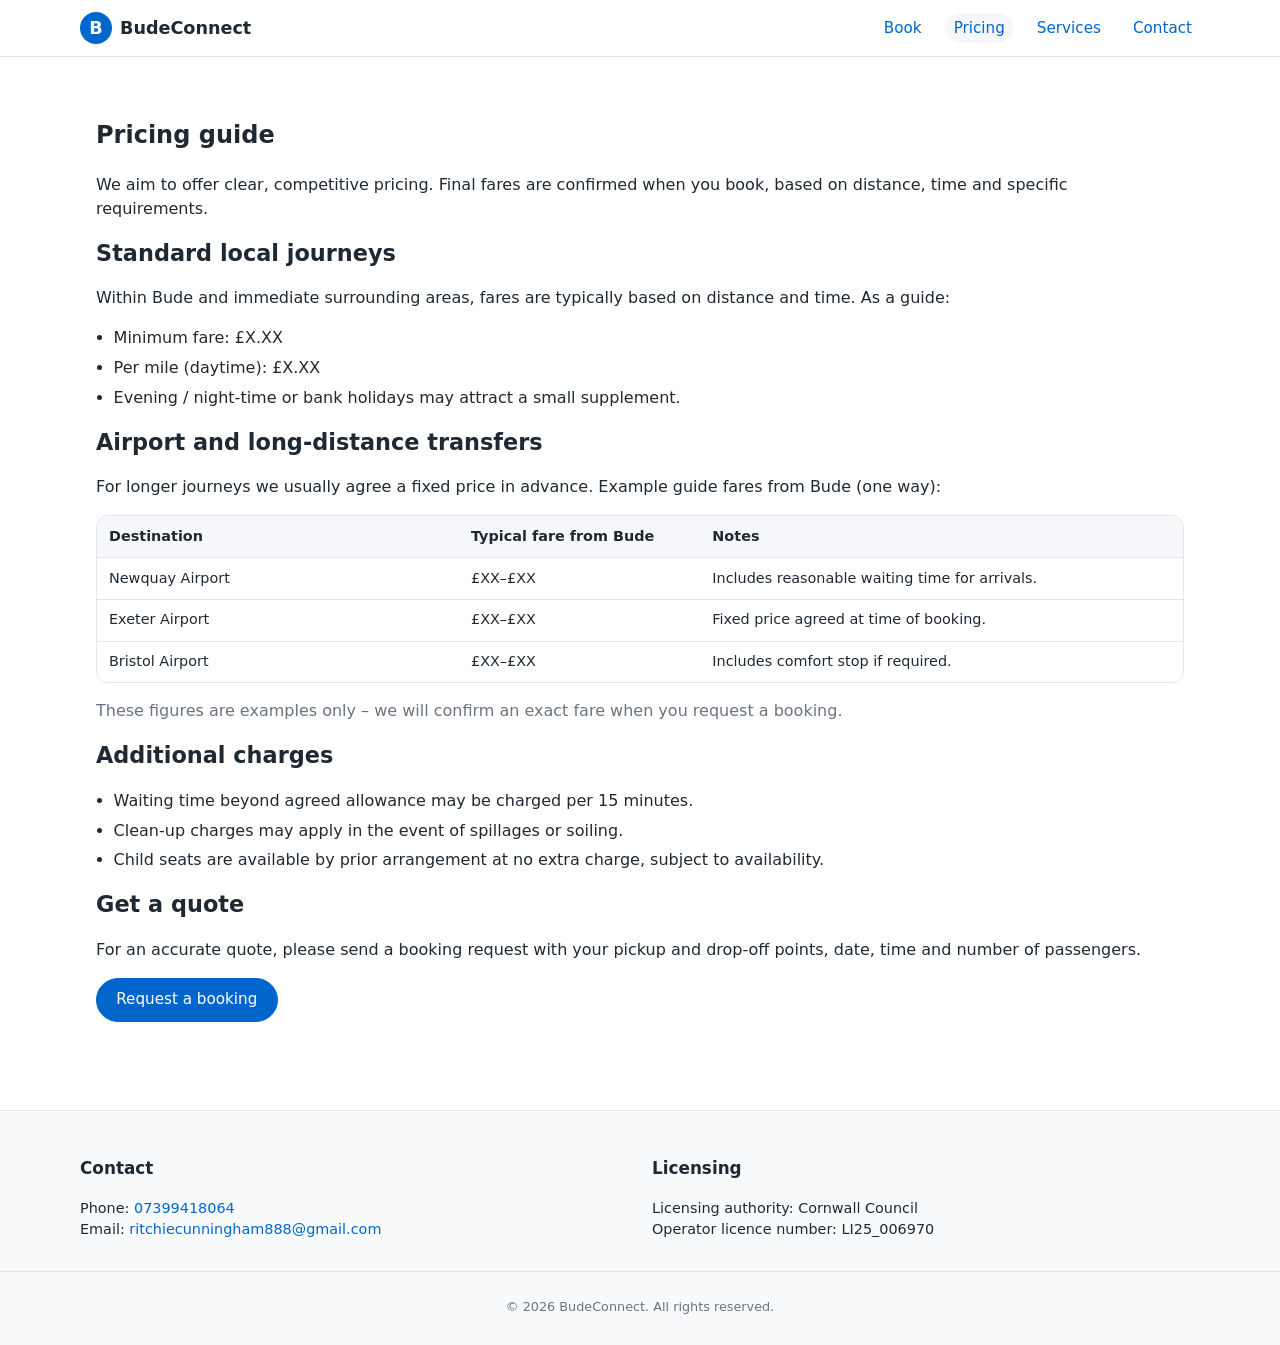
==== pricing.html @ 17c4858b "Initial Website" ====
<!DOCTYPE html>
<html lang="en">
<head>
  <meta charset="UTF-8">
  <title>Pricing | BudeConnect</title>
  <meta name="viewport" content="width=device-width, initial-scale=1">
  <meta name="description" content="Guide pricing for BudeConnect private hire and airport transfers from Bude and North Cornwall.">
  <link rel="stylesheet" href="assets/styles.css">
</head>
<body>
  <header class="site-header">
    <div class="container header-inner">
      <div class="logo">
        <span class="logo-mark">B</span>
        <span class="logo-text">BudeConnect</span>
      </div>
      <nav class="nav">
        <a href="index.html#booking">Book</a>
        <a href="pricing.html" class="active">Pricing</a>
        <a href="index.html#services">Services</a>
        <a href="index.html#contact">Contact</a>
      </nav>
    </div>
  </header>

  <main>
    <section class="section">
      <div class="container">
        <h1>Pricing guide</h1>
        <p>
          We aim to offer clear, competitive pricing. Final fares are confirmed when you book, based on distance, time and specific requirements.
        </p>

        <h2>Standard local journeys</h2>
        <p>
          Within Bude and immediate surrounding areas, fares are typically based on distance and time. As a guide:
        </p>
        <ul class="list">
          <li>Minimum fare: £X.XX</li>
          <li>Per mile (daytime): £X.XX</li>
          <li>Evening / night-time or bank holidays may attract a small supplement.</li>
        </ul>

        <h2>Airport and long-distance transfers</h2>
        <p>
          For longer journeys we usually agree a fixed price in advance. Example guide fares from Bude (one way): 
        </p>

        <div class="table">
          <div class="table-row table-header">
            <div>Destination</div>
            <div>Typical fare from Bude</div>
            <div>Notes</div>
          </div>
          <div class="table-row">
            <div>Newquay Airport</div>
            <div>£XX–£XX</div>
            <div>Includes reasonable waiting time for arrivals.</div>
          </div>
          <div class="table-row">
            <div>Exeter Airport</div>
            <div>£XX–£XX</div>
            <div>Fixed price agreed at time of booking.</div>
          </div>
          <div class="table-row">
            <div>Bristol Airport</div>
            <div>£XX–£XX</div>
            <div>Includes comfort stop if required.</div>
          </div>
        </div>

        <p class="muted">
          These figures are examples only – we will confirm an exact fare when you request a booking.
        </p>

        <h2>Additional charges</h2>
        <ul class="list">
          <li>Waiting time beyond agreed allowance may be charged per 15 minutes.</li>
          <li>Clean-up charges may apply in the event of spillages or soiling.</li>
          <li>Child seats are available by prior arrangement at no extra charge, subject to availability.</li>
        </ul>

        <h2>Get a quote</h2>
        <p>
          For an accurate quote, please send a booking request with your pickup and drop-off points, date, time and number of passengers.
        </p>
        <p>
          <a class="btn primary" href="index.html#booking">Request a booking</a>
        </p>
      </div>
    </section>
  </main>

  <footer class="site-footer">
    <div class="container footer-inner">
      <div>
        <h3>Contact</h3>
        <p>
          Phone: <a href="tel:07 39941 8064">07399418064</a><br>
          Email: <a href="mailto:ritchiecunningham888@gmail.com">ritchiecunningham888@gmail.com</a>
        </p>
      </div>
      <div>
        <h3>Licensing</h3>
        <p>
          Licensing authority: Cornwall Council<br>
          Operator licence number: LI25_006970
        </p>
      </div>
    </div>
    <div class="footer-bottom">
      <p>&copy; <span id="year"></span> BudeConnect. All rights reserved.</p>
    </div>
    <script>
      document.getElementById('year').textContent = new Date().getFullYear();
    </script>
  </footer>
</body>
</html>
---- assets/styles.css ----
:root {
  --brand: #0066cc;
  --brand-dark: #004a94;
  --accent: #f4b000;
  --bg: #f5f7fa;
  --text: #1f2933;
  --muted: #6b7280;
  --card-bg: #ffffff;
  --border: #e5e7eb;
}

*,
*::before,
*::after {
  box-sizing: border-box;
}

body {
  margin: 0;
  font-family: system-ui, -apple-system, BlinkMacSystemFont, "Segoe UI", sans-serif;
  color: var(--text);
  background: #ffffff;
  line-height: 1.5;
}

a {
  color: var(--brand);
  text-decoration: none;
}

a:hover {
  text-decoration: underline;
}

img {
  max-width: 100%;
  height: auto;
}

/* Layout */
.container {
  width: 100%;
  max-width: 1120px;
  margin: 0 auto;
  padding: 0 1rem;
}

/* Header */
.site-header {
  border-bottom: 1px solid var(--border);
  background: #ffffffcc;
  backdrop-filter: blur(8px);
  position: sticky;
  top: 0;
  z-index: 10;
}

.header-inner {
  display: flex;
  align-items: center;
  justify-content: space-between;
  padding: 0.75rem 0;
}

.logo {
  display: flex;
  align-items: center;
  gap: 0.5rem;
  font-weight: 600;
  font-size: 1.1rem;
}

.logo-mark {
  background: var(--brand);
  color: #ffffff;
  width: 32px;
  height: 32px;
  display: inline-flex;
  align-items: center;
  justify-content: center;
  border-radius: 999px;
}

.nav {
  display: flex;
  gap: 1rem;
  align-items: center;
  font-size: 0.95rem;
}

.nav a {
  padding: 0.25rem 0.5rem;
  border-radius: 999px;
}

.nav a.active,
.nav a:hover {
  background: var(--bg);
}

/* Hero */
.hero {
  background: linear-gradient(135deg, #eff6ff, #ffffff);
  padding: 3rem 0 2rem;
}

.hero-inner {
  display: grid;
  grid-template-columns: minmax(0, 1.2fr) minmax(0, 1fr);
  gap: 2rem;
  align-items: flex-start;
}

.hero h1 {
  font-size: 2rem;
  margin: 0 0 0.75rem;
}

.hero p {
  margin: 0.25rem 0;
}

.hero-actions {
  margin: 1.25rem 0 0.75rem;
  display: flex;
  flex-wrap: wrap;
  gap: 0.75rem;
}

.hero-meta {
  font-size: 0.9rem;
  color: var(--muted);
}

/* Buttons */
.btn {
  display: inline-flex;
  align-items: center;
  justify-content: center;
  padding: 0.6rem 1.2rem;
  border-radius: 999px;
  border: 1px solid transparent;
  font-size: 0.95rem;
  font-weight: 500;
  cursor: pointer;
}

.btn.primary {
  background: var(--brand);
  color: #ffffff;
  border-color: var(--brand);
}

.btn.primary:hover {
  background: var(--brand-dark);
  border-color: var(--brand-dark);
}

.btn.secondary {
  background: #ffffff;
  color: var(--brand-dark);
  border-color: var(--border);
}

.btn.secondary:hover {
  background: var(--bg);
}

.btn.full-width {
  width: 100%;
}

/* Booking form */
.hero-panel {
  background: #ffffff;
  border-radius: 0.75rem;
  box-shadow: 0 12px 30px rgba(15, 23, 42, 0.12);
  padding: 1.5rem;
}

.hero-panel h2 {
  margin-top: 0;
  margin-bottom: 0.75rem;
  font-size: 1.1rem;
}

.booking-form {
  display: flex;
  flex-direction: column;
  gap: 0.75rem;
  margin-top: 0.5rem;
}

label {
  display: flex;
  flex-direction: column;
  gap: 0.25rem;
  font-size: 0.9rem;
}

input,
select,
textarea {
  border-radius: 0.5rem;
  border: 1px solid var(--border);
  padding: 0.5rem 0.6rem;
  font: inherit;
}

input:focus,
select:focus,
textarea:focus {
  outline: none;
  border-color: var(--brand);
  box-shadow: 0 0 0 1px rgba(37, 99, 235, 0.15);
}

.form-row {
  display: flex;
  gap: 0.75rem;
}

.form-row > * {
  flex: 1;
}

.form-help {
  font-size: 0.8rem;
  color: var(--muted);
  margin: 0.25rem 0 0;
}

/* Sections */
.section {
  padding: 2.5rem 0;
}

.section.alt {
  background: var(--bg);
}

.section h2 {
  margin-top: 0;
  margin-bottom: 1rem;
  font-size: 1.4rem;
}

/* Grid & cards */
.grid {
  display: grid;
  gap: 1.25rem;
}

.grid.three {
  grid-template-columns: repeat(auto-fit, minmax(220px, 1fr));
}

.card {
  background: var(--card-bg);
  border-radius: 0.75rem;
  padding: 1.25rem;
  border: 1px solid var(--border);
}

.card h3 {
  margin-top: 0;
  margin-bottom: 0.5rem;
  font-size: 1.05rem;
}

.card.quote {
  position: relative;
}

.card.quote::before {
  content: "“";
  position: absolute;
  font-size: 3rem;
  color: var(--bg);
  top: -0.75rem;
  left: 0.5rem;
  z-index: -1;
}

.quote-name {
  display: block;
  margin-top: 0.75rem;
  font-size: 0.9rem;
  color: var(--muted);
}

/* Lists */
.list {
  padding-left: 1.1rem;
}

.list li {
  margin-bottom: 0.35rem;
}

/* Table */
.table {
  width: 100%;
  border-radius: 0.75rem;
  border: 1px solid var(--border);
  overflow: hidden;
  margin: 1rem 0;
}

.table-row {
  display: grid;
  grid-template-columns: 1.2fr 0.8fr 1.6fr;
}

.table-row > div {
  padding: 0.6rem 0.75rem;
  border-bottom: 1px solid var(--border);
  font-size: 0.9rem;
}

.table-header {
  background: var(--bg);
  font-weight: 600;
}

.table-row:last-child > div {
  border-bottom: none;
}

/* CTA */
.section.cta {
  background: #0f172a;
  color: #e5e7eb;
}

.cta-inner {
  display: flex;
  align-items: center;
  justify-content: space-between;
  gap: 1.25rem;
}

.cta-actions {
  display: flex;
  gap: 0.75rem;
  flex-wrap: wrap;
}

.section.cta .btn.secondary {
  background: transparent;
  color: #e5e7eb;
  border-color: rgba(148, 163, 184, 0.7);
}

.section.cta .btn.secondary:hover {
  background: rgba(15, 23, 42, 0.6);
}

/* Footer */
.site-footer {
  border-top: 1px solid var(--border);
  background: #f9fafb;
  margin-top: 2rem;
}

.footer-inner {
  display: grid;
  grid-template-columns: repeat(auto-fit, minmax(220px, 1fr));
  gap: 1.5rem;
  padding: 1.75rem 0 1rem;
  font-size: 0.9rem;
}

.footer-bottom {
  border-top: 1px solid var(--border);
  text-align: center;
  padding: 0.75rem 1rem 1rem;
  font-size: 0.8rem;
  color: var(--muted);
}

.muted {
  color: var(--muted);
}

/* Responsive */
@media (max-width: 800px) {
  .hero-inner {
    grid-template-columns: 1fr;
  }

  .hero {
    padding-top: 1.5rem;
  }

  .header-inner {
    flex-direction: column;
    align-items: flex-start;
    gap: 0.5rem;
  }

  .cta-inner {
    flex-direction: column;
    align-items: flex-start;
  }

  .nav {
    flex-wrap: wrap;
  }

  .form-row {
    flex-direction: column;
  }

  .table-row {
    grid-template-columns: 1.1fr 0.9fr 1.5fr;
  }
}
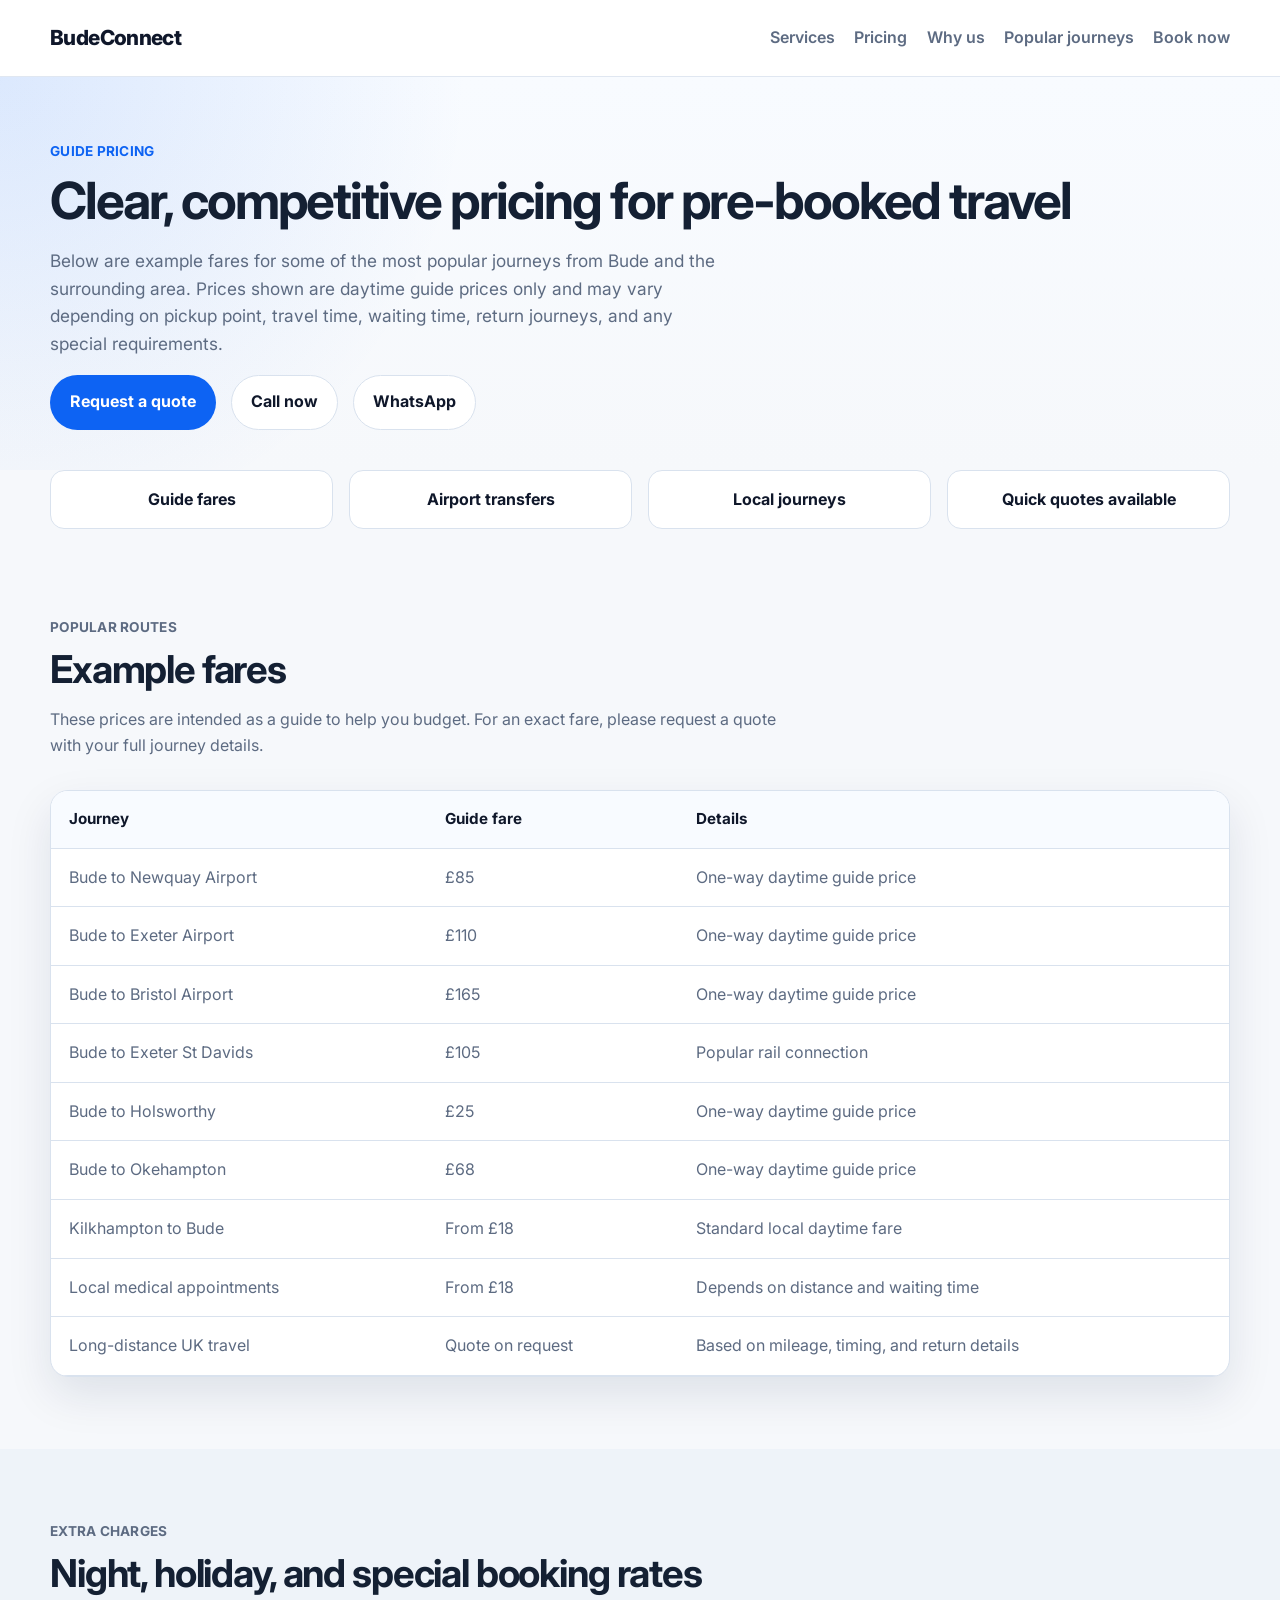
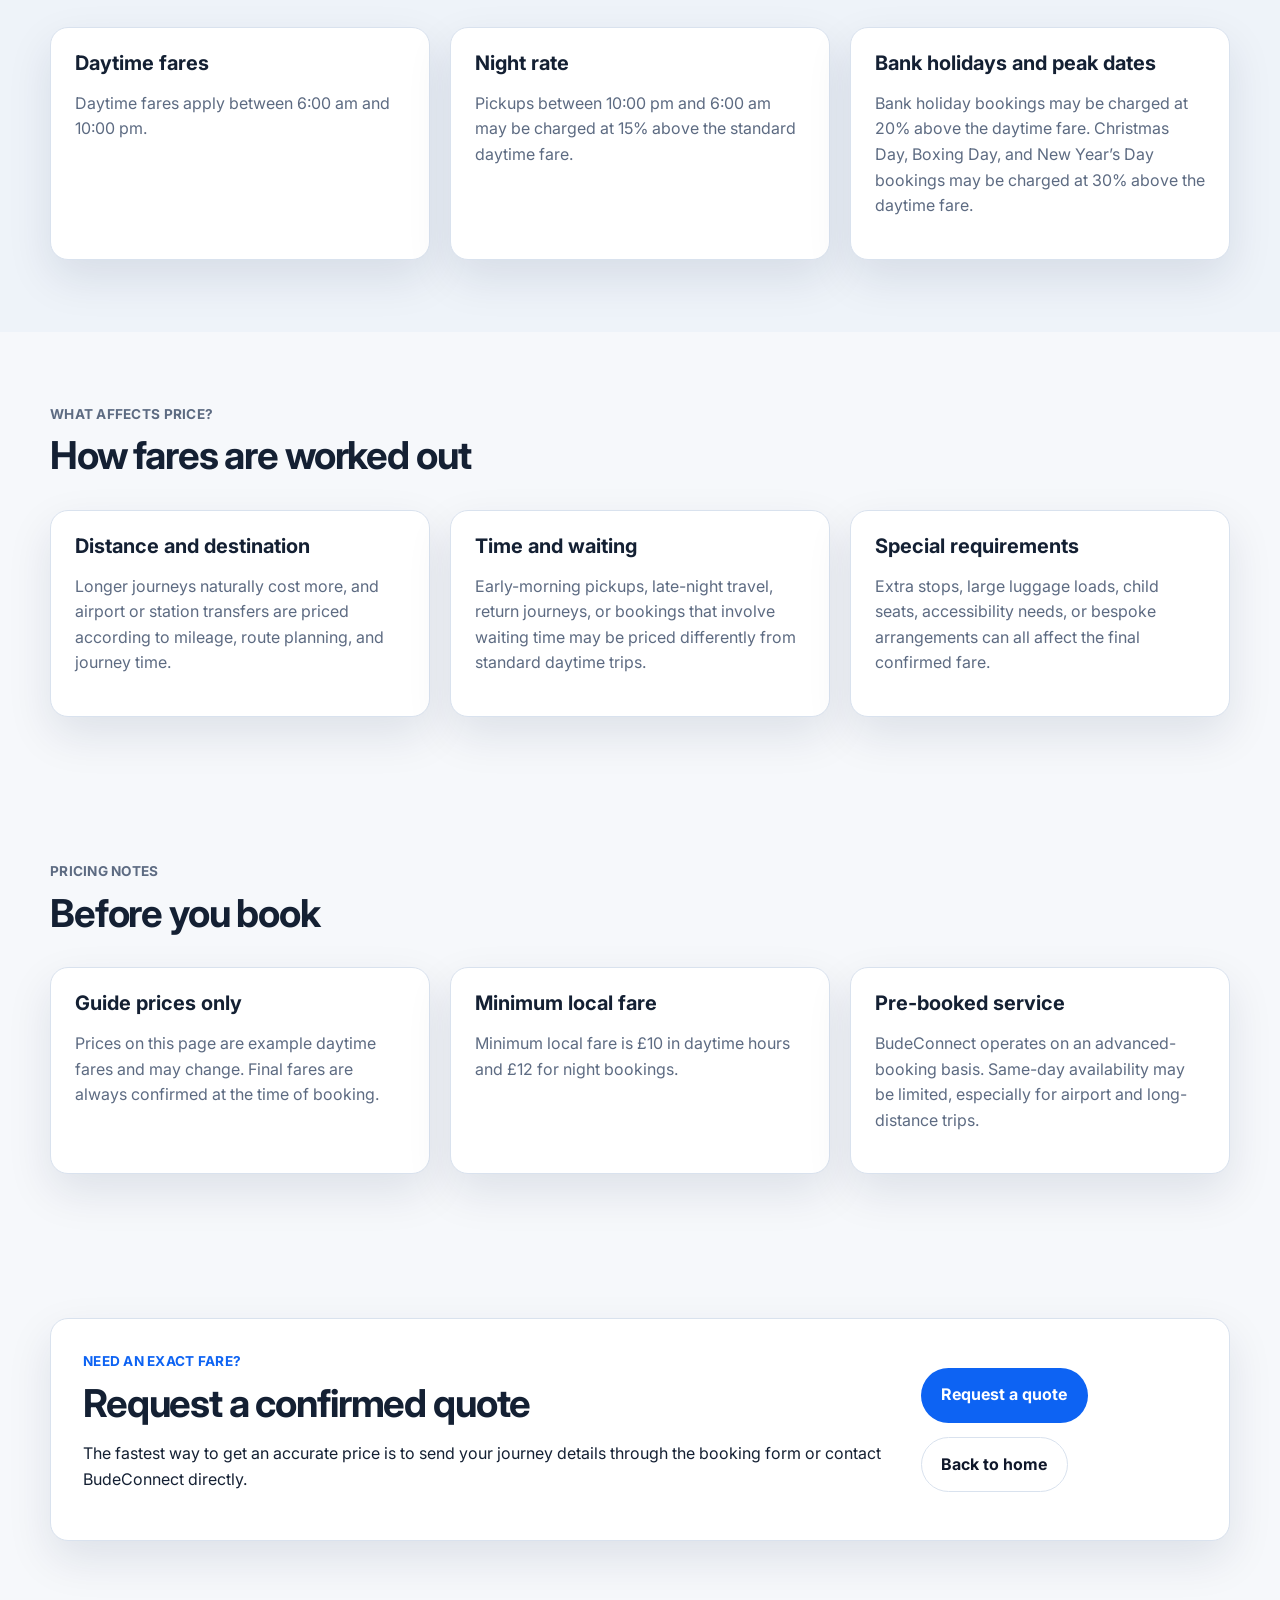
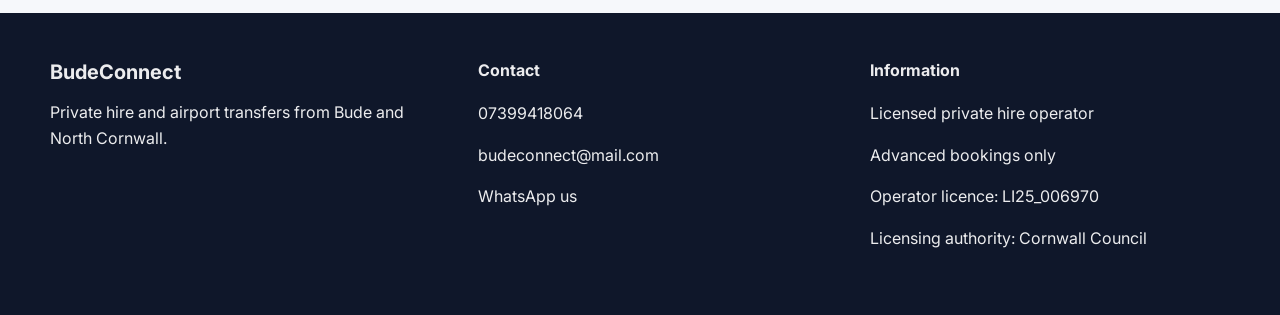
==== commit e6ac2ba2: "Add files via upload" ====
--- a/pricing.html
+++ b/pricing.html
@@ -1,119 +1,263 @@
 <!DOCTYPE html>
 <html lang="en">
 <head>
-  <meta charset="UTF-8">
-  <title>Pricing | BudeConnect</title>
-  <meta name="viewport" content="width=device-width, initial-scale=1">
-  <meta name="description" content="Guide pricing for BudeConnect private hire and airport transfers from Bude and North Cornwall.">
-  <link rel="stylesheet" href="assets/styles.css">
+  <meta charset="UTF-8" />
+  <meta name="viewport" content="width=device-width, initial-scale=1.0" />
+  <title>BudeConnect | Pricing</title>
+  <meta name="description" content="Guide prices for private hire and airport transfers from Bude and North Cornwall. Request a quote for a confirmed fare and availability." />
+  <link rel="preconnect" href="https://fonts.googleapis.com">
+  <link rel="preconnect" href="https://fonts.gstatic.com" crossorigin>
+  <link href="https://fonts.googleapis.com/css2?family=Inter:wght@400;500;600;700;800&display=swap" rel="stylesheet">
+  <link rel="stylesheet" href="assets/styles.css" />
 </head>
 <body>
   <header class="site-header">
-    <div class="container header-inner">
-      <div class="logo">
-        <span class="logo-mark">B</span>
-        <span class="logo-text">BudeConnect</span>
-      </div>
-      <nav class="nav">
-        <a href="index.html#booking">Book</a>
-        <a href="pricing.html" class="active">Pricing</a>
+    <div class="container nav">
+      <a href="index.html" class="logo">BudeConnect</a>
+      <nav>
         <a href="index.html#services">Services</a>
-        <a href="index.html#contact">Contact</a>
+        <a href="pricing.html">Pricing</a>
+        <a href="index.html#why-us">Why us</a>
+        <a href="index.html#journeys">Popular journeys</a>
+        <a href="index.html#booking">Book now</a>
       </nav>
     </div>
   </header>
 
   <main>
+    <section class="hero hero-small">
+      <div class="container">
+        <p class="eyebrow">Guide pricing</p>
+        <h1>Clear, competitive pricing for pre-booked travel</h1>
+        <p class="hero-text">
+          Below are example fares for some of the most popular journeys from Bude and the surrounding area.
+          Prices shown are daytime guide prices only and may vary depending on pickup point, travel time, waiting time, return journeys, and any special requirements.
+        </p>
+
+        <div class="hero-actions">
+          <a class="btn btn-primary" href="index.html#booking">Request a quote</a>
+          <a class="btn btn-secondary" href="tel:07399418064">Call now</a>
+          <a class="btn btn-secondary" href="https://wa.me/447399418064">WhatsApp</a>
+        </div>
+      </div>
+    </section>
+
+    <section class="trust-strip">
+      <div class="container trust-items">
+        <div>Guide fares</div>
+        <div>Airport transfers</div>
+        <div>Local journeys</div>
+        <div>Quick quotes available</div>
+      </div>
+    </section>
+
     <section class="section">
       <div class="container">
-        <h1>Pricing guide</h1>
-        <p>
-          We aim to offer clear, competitive pricing. Final fares are confirmed when you book, based on distance, time and specific requirements.
-        </p>
-
-        <h2>Standard local journeys</h2>
-        <p>
-          Within Bude and immediate surrounding areas, fares are typically based on distance and time. As a guide:
-        </p>
-        <ul class="list">
-          <li>Minimum fare: £X.XX</li>
-          <li>Per mile (daytime): £X.XX</li>
-          <li>Evening / night-time or bank holidays may attract a small supplement.</li>
-        </ul>
-
-        <h2>Airport and long-distance transfers</h2>
-        <p>
-          For longer journeys we usually agree a fixed price in advance. Example guide fares from Bude (one way): 
-        </p>
-
-        <div class="table">
-          <div class="table-row table-header">
-            <div>Destination</div>
-            <div>Typical fare from Bude</div>
-            <div>Notes</div>
-          </div>
-          <div class="table-row">
-            <div>Newquay Airport</div>
-            <div>£XX–£XX</div>
-            <div>Includes reasonable waiting time for arrivals.</div>
-          </div>
-          <div class="table-row">
-            <div>Exeter Airport</div>
-            <div>£XX–£XX</div>
-            <div>Fixed price agreed at time of booking.</div>
-          </div>
-          <div class="table-row">
-            <div>Bristol Airport</div>
-            <div>£XX–£XX</div>
-            <div>Includes comfort stop if required.</div>
-          </div>
-        </div>
-
-        <p class="muted">
-          These figures are examples only – we will confirm an exact fare when you request a booking.
-        </p>
-
-        <h2>Additional charges</h2>
-        <ul class="list">
-          <li>Waiting time beyond agreed allowance may be charged per 15 minutes.</li>
-          <li>Clean-up charges may apply in the event of spillages or soiling.</li>
-          <li>Child seats are available by prior arrangement at no extra charge, subject to availability.</li>
-        </ul>
-
-        <h2>Get a quote</h2>
-        <p>
-          For an accurate quote, please send a booking request with your pickup and drop-off points, date, time and number of passengers.
-        </p>
-        <p>
-          <a class="btn primary" href="index.html#booking">Request a booking</a>
-        </p>
+        <div class="section-heading">
+          <p class="eyebrow">Popular routes</p>
+          <h2>Example fares</h2>
+          <p>
+            These prices are intended as a guide to help you budget. For an exact fare, please request a quote with your full journey details.
+          </p>
+        </div>
+
+        <div class="pricing-table-wrap">
+          <table class="pricing-table">
+            <thead>
+              <tr>
+                <th>Journey</th>
+                <th>Guide fare</th>
+                <th>Details</th>
+              </tr>
+            </thead>
+            <tbody>
+              <tr>
+                <td>Bude to Newquay Airport</td>
+                <td>£85</td>
+                <td>One-way daytime guide price</td>
+              </tr>
+              <tr>
+                <td>Bude to Exeter Airport</td>
+                <td>£110</td>
+                <td>One-way daytime guide price</td>
+              </tr>
+              <tr>
+                <td>Bude to Bristol Airport</td>
+                <td>£165</td>
+                <td>One-way daytime guide price</td>
+              </tr>
+              <tr>
+                <td>Bude to Exeter St Davids</td>
+                <td>£105</td>
+                <td>Popular rail connection</td>
+              </tr>
+              <tr>
+                <td>Bude to Holsworthy</td>
+                <td>£25</td>
+                <td>One-way daytime guide price</td>
+              </tr>
+              <tr>
+                <td>Bude to Okehampton</td>
+                <td>£68</td>
+                <td>One-way daytime guide price</td>
+              </tr>
+              <tr>
+                <td>Kilkhampton to Bude</td>
+                <td>From £18</td>
+                <td>Standard local daytime fare</td>
+              </tr>
+              <tr>
+                <td>Local medical appointments</td>
+                <td>From £18</td>
+                <td>Depends on distance and waiting time</td>
+              </tr>
+              <tr>
+                <td>Long-distance UK travel</td>
+                <td>Quote on request</td>
+                <td>Based on mileage, timing, and return details</td>
+              </tr>
+            </tbody>
+          </table>
+        </div>
+      </div>
+    </section>
+
+    <section class="section alt">
+      <div class="container">
+        <div class="section-heading">
+          <p class="eyebrow">Extra charges</p>
+          <h2>Night, holiday, and special booking rates</h2>
+        </div>
+
+        <div class="cards">
+          <article class="card">
+            <h3>Daytime fares</h3>
+            <p>
+              Daytime fares apply between 6:00 am and 10:00 pm.
+            </p>
+          </article>
+
+          <article class="card">
+            <h3>Night rate</h3>
+            <p>
+              Pickups between 10:00 pm and 6:00 am may be charged at 15% above the standard daytime fare.
+            </p>
+          </article>
+
+          <article class="card">
+            <h3>Bank holidays and peak dates</h3>
+            <p>
+              Bank holiday bookings may be charged at 20% above the daytime fare. Christmas Day, Boxing Day, and New Year’s Day bookings may be charged at 30% above the daytime fare.
+            </p>
+          </article>
+        </div>
+      </div>
+    </section>
+
+    <section class="section">
+      <div class="container">
+        <div class="section-heading">
+          <p class="eyebrow">What affects price?</p>
+          <h2>How fares are worked out</h2>
+        </div>
+
+        <div class="cards">
+          <article class="card">
+            <h3>Distance and destination</h3>
+            <p>
+              Longer journeys naturally cost more, and airport or station transfers are priced according to mileage, route planning, and journey time.
+            </p>
+          </article>
+
+          <article class="card">
+            <h3>Time and waiting</h3>
+            <p>
+              Early-morning pickups, late-night travel, return journeys, or bookings that involve waiting time may be priced differently from standard daytime trips.
+            </p>
+          </article>
+
+          <article class="card">
+            <h3>Special requirements</h3>
+            <p>
+              Extra stops, large luggage loads, child seats, accessibility needs, or bespoke arrangements can all affect the final confirmed fare.
+            </p>
+          </article>
+        </div>
+      </div>
+    </section>
+
+    <section class="section">
+      <div class="container">
+        <div class="section-heading">
+          <p class="eyebrow">Pricing notes</p>
+          <h2>Before you book</h2>
+        </div>
+
+        <div class="cards">
+          <article class="card">
+            <h3>Guide prices only</h3>
+            <p>
+              Prices on this page are example daytime fares and may change. Final fares are always confirmed at the time of booking.
+            </p>
+          </article>
+
+          <article class="card">
+            <h3>Minimum local fare</h3>
+            <p>
+              Minimum local fare is £10 in daytime hours and £12 for night bookings.
+            </p>
+          </article>
+
+          <article class="card">
+            <h3>Pre-booked service</h3>
+            <p>
+              BudeConnect operates on an advanced-booking basis. Same-day availability may be limited, especially for airport and long-distance trips.
+            </p>
+          </article>
+        </div>
+      </div>
+    </section>
+
+    <section class="section cta-section">
+      <div class="container cta-box">
+        <div>
+          <p class="eyebrow">Need an exact fare?</p>
+          <h2>Request a confirmed quote</h2>
+          <p>
+            The fastest way to get an accurate price is to send your journey details through the booking form or contact BudeConnect directly.
+          </p>
+        </div>
+
+        <div class="cta-actions">
+          <a class="btn btn-primary" href="index.html#booking">Request a quote</a>
+          <a class="btn btn-secondary" href="index.html">Back to home</a>
+        </div>
       </div>
     </section>
   </main>
 
   <footer class="site-footer">
-    <div class="container footer-inner">
+    <div class="container footer-grid">
       <div>
-        <h3>Contact</h3>
-        <p>
-          Phone: <a href="tel:07 39941 8064">07399418064</a><br>
-          Email: <a href="mailto:ritchiecunningham888@gmail.com">ritchiecunningham888@gmail.com</a>
-        </p>
-      </div>
+        <h3>BudeConnect</h3>
+        <p>Private hire and airport transfers from Bude and North Cornwall.</p>
+      </div>
+
       <div>
-        <h3>Licensing</h3>
-        <p>
-          Licensing authority: Cornwall Council<br>
-          Operator licence number: LI25_006970
-        </p>
+        <h4>Contact</h4>
+        <p><a href="tel:07399418064">07399418064</a></p>
+        <p><a href="mailto:budeconnect@mail.com">budeconnect@mail.com</a></p>
+        <p><a href="https://wa.me/447399418064">WhatsApp us</a></p>
+      </div>
+
+      <div>
+        <h4>Information</h4>
+        <p>Licensed private hire operator</p>
+        <p>Advanced bookings only</p>
+        <p>Operator licence: LI25_006970</p>
+        <p>Licensing authority: Cornwall Council</p>
       </div>
     </div>
-    <div class="footer-bottom">
-      <p>&copy; <span id="year"></span> BudeConnect. All rights reserved.</p>
-    </div>
-    <script>
-      document.getElementById('year').textContent = new Date().getFullYear();
-    </script>
   </footer>
 </body>
 </html>
--- a/assets/styles.css
+++ b/assets/styles.css
@@ -1,418 +1,424 @@
 :root {
-  --brand: #0066cc;
-  --brand-dark: #004a94;
-  --accent: #f4b000;
-  --bg: #f5f7fa;
-  --text: #1f2933;
-  --muted: #6b7280;
-  --card-bg: #ffffff;
-  --border: #e5e7eb;
-}
-
-*,
-*::before,
-*::after {
+  --bg: #f6f8fb;
+  --surface: #ffffff;
+  --surface-alt: #eef3f9;
+  --text: #142033;
+  --muted: #5d6b82;
+  --primary: #0d63f3;
+  --primary-dark: #094fc5;
+  --accent: #0f172a;
+  --border: #d9e2ee;
+  --shadow: 0 18px 45px rgba(12, 30, 66, 0.10);
+  --radius: 18px;
+  --container: 1180px;
+}
+
+* {
   box-sizing: border-box;
+}
+
+html {
+  scroll-behavior: smooth;
 }
 
 body {
   margin: 0;
-  font-family: system-ui, -apple-system, BlinkMacSystemFont, "Segoe UI", sans-serif;
+  font-family: "Inter", sans-serif;
+  background: var(--bg);
   color: var(--text);
-  background: #ffffff;
-  line-height: 1.5;
+  line-height: 1.6;
 }
 
 a {
-  color: var(--brand);
+  color: inherit;
   text-decoration: none;
-}
-
-a:hover {
-  text-decoration: underline;
 }
 
 img {
   max-width: 100%;
-  height: auto;
-}
-
-/* Layout */
+  display: block;
+}
+
 .container {
-  width: 100%;
-  max-width: 1120px;
+  width: min(var(--container), calc(100% - 2rem));
   margin: 0 auto;
-  padding: 0 1rem;
-}
-
-/* Header */
+}
+
 .site-header {
-  border-bottom: 1px solid var(--border);
-  background: #ffffffcc;
-  backdrop-filter: blur(8px);
   position: sticky;
   top: 0;
-  z-index: 10;
-}
-
-.header-inner {
+  z-index: 100;
+  background: rgba(255, 255, 255, 0.92);
+  backdrop-filter: blur(12px);
+  border-bottom: 1px solid rgba(217, 226, 238, 0.8);
+}
+
+.nav {
+  min-height: 76px;
   display: flex;
   align-items: center;
   justify-content: space-between;
-  padding: 0.75rem 0;
+  gap: 1rem;
 }
 
 .logo {
+  font-size: 1.3rem;
+  font-weight: 800;
+  letter-spacing: -0.03em;
+  color: var(--accent);
+}
+
+nav {
   display: flex;
+  gap: 1.2rem;
+  flex-wrap: wrap;
+}
+
+nav a {
+  color: var(--muted);
+  font-weight: 600;
+}
+
+nav a:hover {
+  color: var(--primary);
+}
+
+.hero {
+  padding: 5rem 0 3rem;
+  background:
+    radial-gradient(circle at top left, rgba(13, 99, 243, 0.12), transparent 35%),
+    linear-gradient(180deg, #f8fbff 0%, #f6f8fb 100%);
+}
+
+.hero-small {
+  padding: 4rem 0 2.5rem;
+}
+
+.hero-grid {
+  display: grid;
+  grid-template-columns: 1.1fr 0.9fr;
+  gap: 2rem;
   align-items: center;
-  gap: 0.5rem;
+}
+
+.eyebrow {
+  margin: 0 0 0.5rem;
+  color: var(--primary);
+  font-weight: 700;
+  letter-spacing: 0.02em;
+  text-transform: uppercase;
+  font-size: 0.85rem;
+}
+
+h1, h2, h3, h4 {
+  line-height: 1.15;
+  margin-top: 0;
+}
+
+h1 {
+  font-size: clamp(2.3rem, 4vw, 4.2rem);
+  margin-bottom: 1rem;
+  letter-spacing: -0.04em;
+}
+
+h2 {
+  font-size: clamp(1.8rem, 3vw, 2.7rem);
+  margin-bottom: 1rem;
+  letter-spacing: -0.03em;
+}
+
+h3 {
+  font-size: 1.25rem;
+  margin-bottom: 0.65rem;
+}
+
+.hero-text,
+.section-heading p,
+.card p,
+.routes-note,
+.site-footer p,
+blockquote,
+.booking-card p {
+  color: var(--muted);
+}
+
+.hero-text {
+  font-size: 1.08rem;
+  max-width: 62ch;
+}
+
+.hero-note {
+  margin: 1.2rem 0 1.5rem;
   font-weight: 600;
-  font-size: 1.1rem;
-}
-
-.logo-mark {
-  background: var(--brand);
-  color: #ffffff;
-  width: 32px;
-  height: 32px;
-  display: inline-flex;
-  align-items: center;
-  justify-content: center;
-  border-radius: 999px;
-}
-
-.nav {
-  display: flex;
-  gap: 1rem;
-  align-items: center;
-  font-size: 0.95rem;
-}
-
-.nav a {
-  padding: 0.25rem 0.5rem;
-  border-radius: 999px;
-}
-
-.nav a.active,
-.nav a:hover {
-  background: var(--bg);
-}
-
-/* Hero */
-.hero {
-  background: linear-gradient(135deg, #eff6ff, #ffffff);
-  padding: 3rem 0 2rem;
-}
-
-.hero-inner {
-  display: grid;
-  grid-template-columns: minmax(0, 1.2fr) minmax(0, 1fr);
-  gap: 2rem;
-  align-items: flex-start;
-}
-
-.hero h1 {
-  font-size: 2rem;
-  margin: 0 0 0.75rem;
-}
-
-.hero p {
-  margin: 0.25rem 0;
-}
-
-.hero-actions {
-  margin: 1.25rem 0 0.75rem;
+  color: var(--accent);
+}
+
+.hero-actions,
+.cta-actions {
   display: flex;
   flex-wrap: wrap;
-  gap: 0.75rem;
-}
-
-.hero-meta {
-  font-size: 0.9rem;
-  color: var(--muted);
-}
-
-/* Buttons */
+  gap: 0.9rem;
+}
+
 .btn {
   display: inline-flex;
   align-items: center;
   justify-content: center;
-  padding: 0.6rem 1.2rem;
+  min-height: 48px;
+  padding: 0.85rem 1.2rem;
   border-radius: 999px;
+  font-weight: 700;
+  transition: 0.2s ease;
   border: 1px solid transparent;
+}
+
+.btn-primary {
+  background: var(--primary);
+  color: #fff;
+}
+
+.btn-primary:hover {
+  background: var(--primary-dark);
+  transform: translateY(-1px);
+}
+
+.btn-secondary {
+  background: #fff;
+  color: var(--accent);
+  border-color: var(--border);
+}
+
+.btn-secondary:hover {
+  border-color: var(--primary);
+  color: var(--primary);
+}
+
+.btn-full {
+  width: 100%;
+}
+
+.booking-card,
+.card,
+.route-card,
+.cta-box,
+.testimonials blockquote,
+.pricing-table-wrap {
+  background: var(--surface);
+  border: 1px solid var(--border);
+  border-radius: var(--radius);
+  box-shadow: var(--shadow);
+}
+
+.booking-card {
+  padding: 1.6rem;
+}
+
+.booking-form {
+  display: grid;
+  gap: 1rem;
+  margin-top: 1rem;
+}
+
+.booking-form label {
+  display: grid;
+  gap: 0.45rem;
   font-size: 0.95rem;
-  font-weight: 500;
-  cursor: pointer;
-}
-
-.btn.primary {
-  background: var(--brand);
-  color: #ffffff;
-  border-color: var(--brand);
-}
-
-.btn.primary:hover {
-  background: var(--brand-dark);
-  border-color: var(--brand-dark);
-}
-
-.btn.secondary {
-  background: #ffffff;
-  color: var(--brand-dark);
-  border-color: var(--border);
-}
-
-.btn.secondary:hover {
-  background: var(--bg);
-}
-
-.btn.full-width {
+  font-weight: 600;
+}
+
+.booking-form input,
+.booking-form textarea {
   width: 100%;
-}
-
-/* Booking form */
-.hero-panel {
-  background: #ffffff;
-  border-radius: 0.75rem;
-  box-shadow: 0 12px 30px rgba(15, 23, 42, 0.12);
+  padding: 0.9rem 1rem;
+  border-radius: 12px;
+  border: 1px solid var(--border);
+  font: inherit;
+  background: #fff;
+}
+
+.booking-form input:focus,
+.booking-form textarea:focus {
+  outline: none;
+  border-color: var(--primary);
+  box-shadow: 0 0 0 4px rgba(13, 99, 243, 0.12);
+}
+
+.form-row {
+  display: grid;
+  grid-template-columns: 1fr 1fr;
+  gap: 1rem;
+}
+
+.trust-strip {
+  padding: 0 0 1rem;
+}
+
+.trust-items {
+  display: grid;
+  grid-template-columns: repeat(4, 1fr);
+  gap: 1rem;
+}
+
+.trust-items div {
+  background: var(--surface);
+  border: 1px solid var(--border);
+  border-radius: 14px;
+  padding: 1rem;
+  text-align: center;
+  font-weight: 700;
+  color: var(--accent);
+}
+
+.section {
+  padding: 4.5rem 0;
+}
+
+.section.alt {
+  background: var(--surface-alt);
+}
+
+.section-heading {
+  max-width: 760px;
+  margin-bottom: 2rem;
+}
+
+.cards {
+  display: grid;
+  grid-template-columns: repeat(3, 1fr);
+  gap: 1.25rem;
+}
+
+.card {
   padding: 1.5rem;
 }
 
-.hero-panel h2 {
-  margin-top: 0;
-  margin-bottom: 0.75rem;
-  font-size: 1.1rem;
-}
-
-.booking-form {
+.route-grid {
+  display: grid;
+  grid-template-columns: repeat(3, 1fr);
+  gap: 1rem;
+}
+
+.route-card {
+  padding: 1.15rem;
+  font-weight: 700;
+  text-align: center;
+}
+
+.routes-note {
+  margin-top: 1rem;
+}
+
+.testimonials {
+  display: grid;
+  grid-template-columns: repeat(3, 1fr);
+  gap: 1.25rem;
+}
+
+.testimonials blockquote {
+  margin: 0;
+  padding: 1.5rem;
+  font-size: 1rem;
+}
+
+.pricing-table-wrap {
+  overflow-x: auto;
+}
+
+.pricing-table {
+  width: 100%;
+  border-collapse: collapse;
+  min-width: 700px;
+}
+
+.pricing-table th,
+.pricing-table td {
+  padding: 1rem 1.1rem;
+  text-align: left;
+  border-bottom: 1px solid var(--border);
+}
+
+.pricing-table th {
+  background: #f8fbff;
+  color: var(--accent);
+  font-size: 0.95rem;
+}
+
+.pricing-table td {
+  color: var(--muted);
+}
+
+.pricing-table tbody tr:hover {
+  background: #fafcff;
+}
+
+.cta-box {
+  padding: 2rem;
   display: flex;
-  flex-direction: column;
-  gap: 0.75rem;
-  margin-top: 0.5rem;
-}
-
-label {
-  display: flex;
-  flex-direction: column;
-  gap: 0.25rem;
-  font-size: 0.9rem;
-}
-
-input,
-select,
-textarea {
-  border-radius: 0.5rem;
-  border: 1px solid var(--border);
-  padding: 0.5rem 0.6rem;
-  font: inherit;
-}
-
-input:focus,
-select:focus,
-textarea:focus {
-  outline: none;
-  border-color: var(--brand);
-  box-shadow: 0 0 0 1px rgba(37, 99, 235, 0.15);
-}
-
-.form-row {
-  display: flex;
-  gap: 0.75rem;
-}
-
-.form-row > * {
-  flex: 1;
-}
-
-.form-help {
-  font-size: 0.8rem;
-  color: var(--muted);
-  margin: 0.25rem 0 0;
-}
-
-/* Sections */
-.section {
-  padding: 2.5rem 0;
-}
-
-.section.alt {
-  background: var(--bg);
-}
-
-.section h2 {
-  margin-top: 0;
-  margin-bottom: 1rem;
-  font-size: 1.4rem;
-}
-
-/* Grid & cards */
-.grid {
-  display: grid;
-  gap: 1.25rem;
-}
-
-.grid.three {
-  grid-template-columns: repeat(auto-fit, minmax(220px, 1fr));
-}
-
-.card {
-  background: var(--card-bg);
-  border-radius: 0.75rem;
-  padding: 1.25rem;
-  border: 1px solid var(--border);
-}
-
-.card h3 {
-  margin-top: 0;
-  margin-bottom: 0.5rem;
-  font-size: 1.05rem;
-}
-
-.card.quote {
-  position: relative;
-}
-
-.card.quote::before {
-  content: "“";
-  position: absolute;
-  font-size: 3rem;
-  color: var(--bg);
-  top: -0.75rem;
-  left: 0.5rem;
-  z-index: -1;
-}
-
-.quote-name {
-  display: block;
-  margin-top: 0.75rem;
-  font-size: 0.9rem;
-  color: var(--muted);
-}
-
-/* Lists */
-.list {
-  padding-left: 1.1rem;
-}
-
-.list li {
-  margin-bottom: 0.35rem;
-}
-
-/* Table */
-.table {
-  width: 100%;
-  border-radius: 0.75rem;
-  border: 1px solid var(--border);
-  overflow: hidden;
-  margin: 1rem 0;
-}
-
-.table-row {
-  display: grid;
-  grid-template-columns: 1.2fr 0.8fr 1.6fr;
-}
-
-.table-row > div {
-  padding: 0.6rem 0.75rem;
-  border-bottom: 1px solid var(--border);
-  font-size: 0.9rem;
-}
-
-.table-header {
-  background: var(--bg);
-  font-weight: 600;
-}
-
-.table-row:last-child > div {
-  border-bottom: none;
-}
-
-/* CTA */
-.section.cta {
+  justify-content: space-between;
+  align-items: center;
+  gap: 1.5rem;
+}
+
+.site-footer {
   background: #0f172a;
-  color: #e5e7eb;
-}
-
-.cta-inner {
-  display: flex;
-  align-items: center;
-  justify-content: space-between;
-  gap: 1.25rem;
-}
-
-.cta-actions {
-  display: flex;
-  gap: 0.75rem;
-  flex-wrap: wrap;
-}
-
-.section.cta .btn.secondary {
-  background: transparent;
-  color: #e5e7eb;
-  border-color: rgba(148, 163, 184, 0.7);
-}
-
-.section.cta .btn.secondary:hover {
-  background: rgba(15, 23, 42, 0.6);
-}
-
-/* Footer */
-.site-footer {
-  border-top: 1px solid var(--border);
-  background: #f9fafb;
-  margin-top: 2rem;
-}
-
-.footer-inner {
-  display: grid;
-  grid-template-columns: repeat(auto-fit, minmax(220px, 1fr));
-  gap: 1.5rem;
-  padding: 1.75rem 0 1rem;
-  font-size: 0.9rem;
-}
-
-.footer-bottom {
-  border-top: 1px solid var(--border);
-  text-align: center;
-  padding: 0.75rem 1rem 1rem;
-  font-size: 0.8rem;
-  color: var(--muted);
-}
-
-.muted {
-  color: var(--muted);
-}
-
-/* Responsive */
-@media (max-width: 800px) {
-  .hero-inner {
+  color: rgba(255, 255, 255, 0.92);
+  padding: 3rem 0;
+}
+
+.site-footer p,
+.site-footer a,
+.site-footer h3,
+.site-footer h4 {
+  color: inherit;
+}
+
+.footer-grid {
+  display: grid;
+  grid-template-columns: 1.1fr 1fr 1fr;
+  gap: 2rem;
+}
+
+@media (max-width: 980px) {
+  .hero-grid,
+  .cards,
+  .route-grid,
+  .testimonials,
+  .footer-grid,
+  .trust-items,
+  .cta-box {
     grid-template-columns: 1fr;
   }
 
+  .cta-box {
+    display: grid;
+  }
+}
+
+@media (max-width: 720px) {
+  .nav {
+    padding: 0.8rem 0;
+    align-items: flex-start;
+    flex-direction: column;
+  }
+
   .hero {
-    padding-top: 1.5rem;
-  }
-
-  .header-inner {
+    padding-top: 3.5rem;
+  }
+
+  .form-row {
+    grid-template-columns: 1fr;
+  }
+
+  h1 {
+    font-size: 2.3rem;
+  }
+
+  .hero-actions,
+  .cta-actions {
     flex-direction: column;
-    align-items: flex-start;
-    gap: 0.5rem;
-  }
-
-  .cta-inner {
-    flex-direction: column;
-    align-items: flex-start;
-  }
-
-  .nav {
-    flex-wrap: wrap;
-  }
-
-  .form-row {
-    flex-direction: column;
-  }
-
-  .table-row {
-    grid-template-columns: 1.1fr 0.9fr 1.5fr;
-  }
-}
+  }
+
+  .btn {
+    width: 100%;
+  }
+}
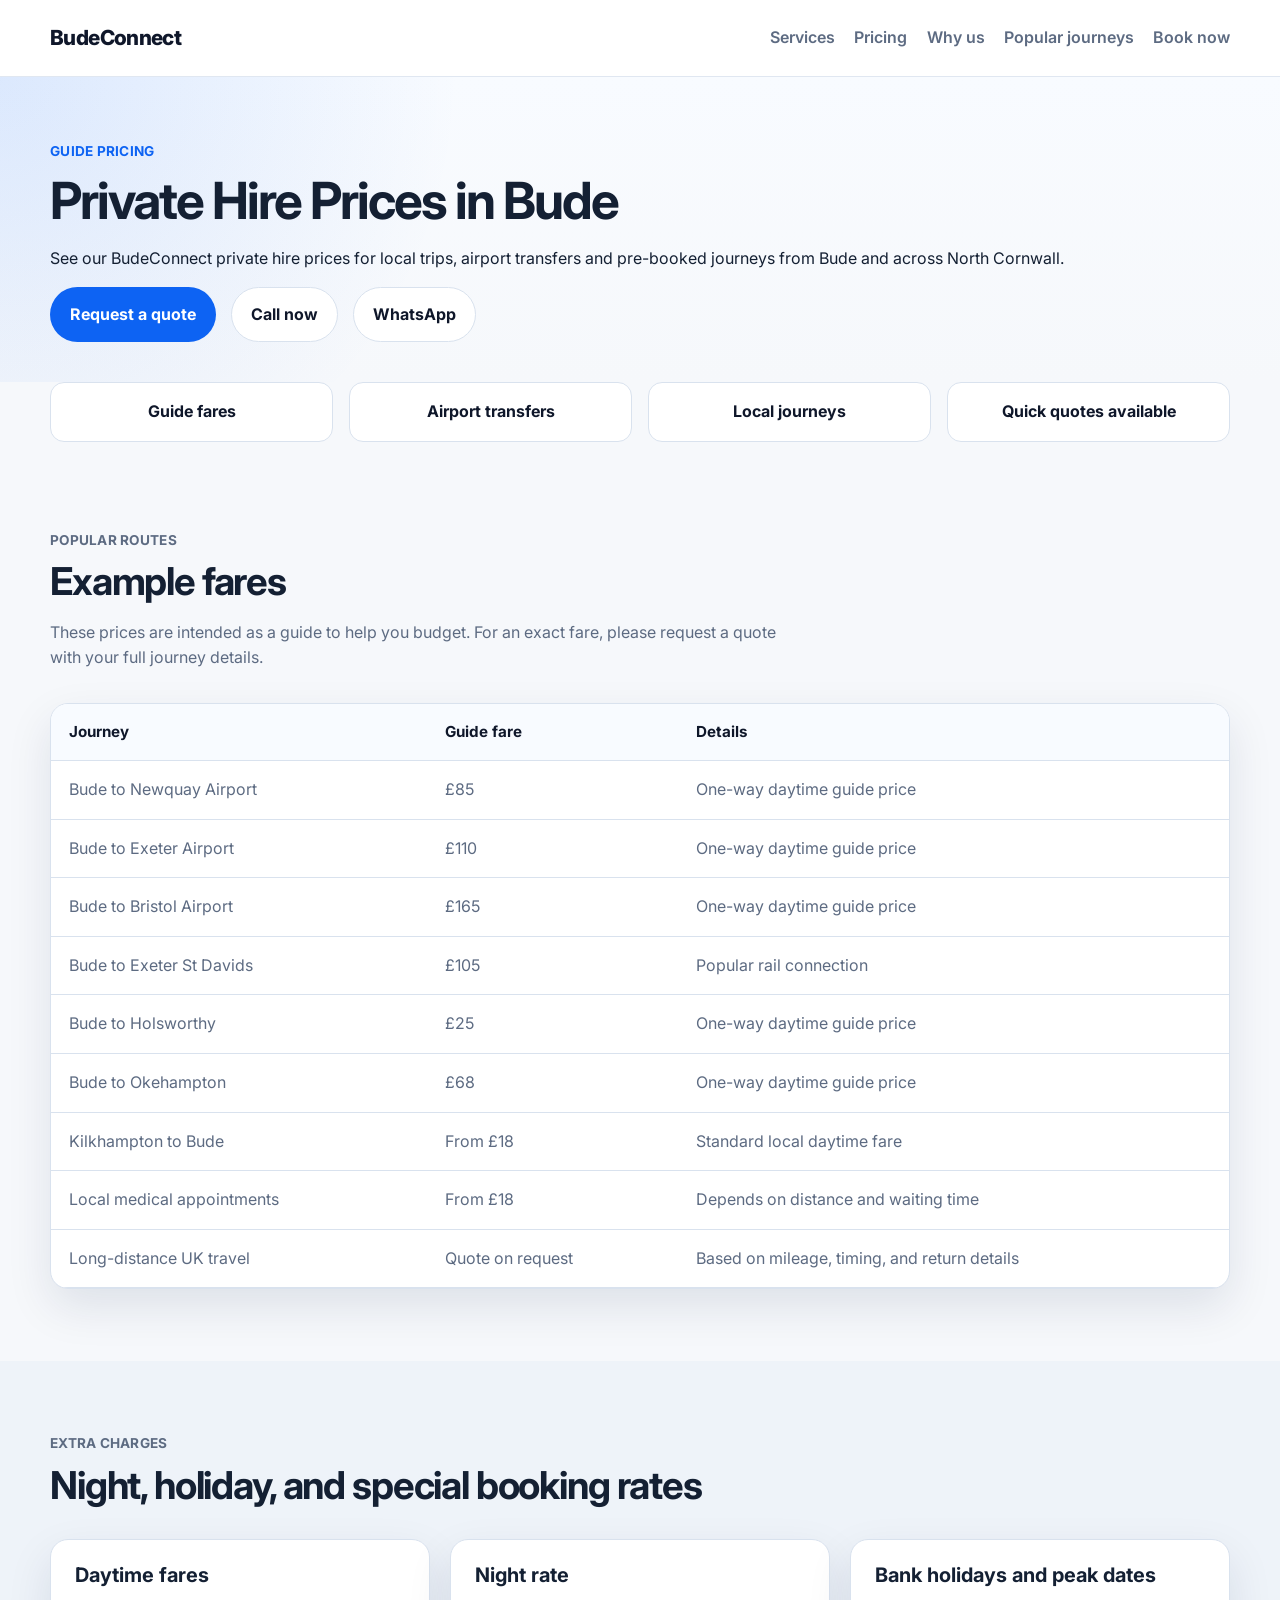
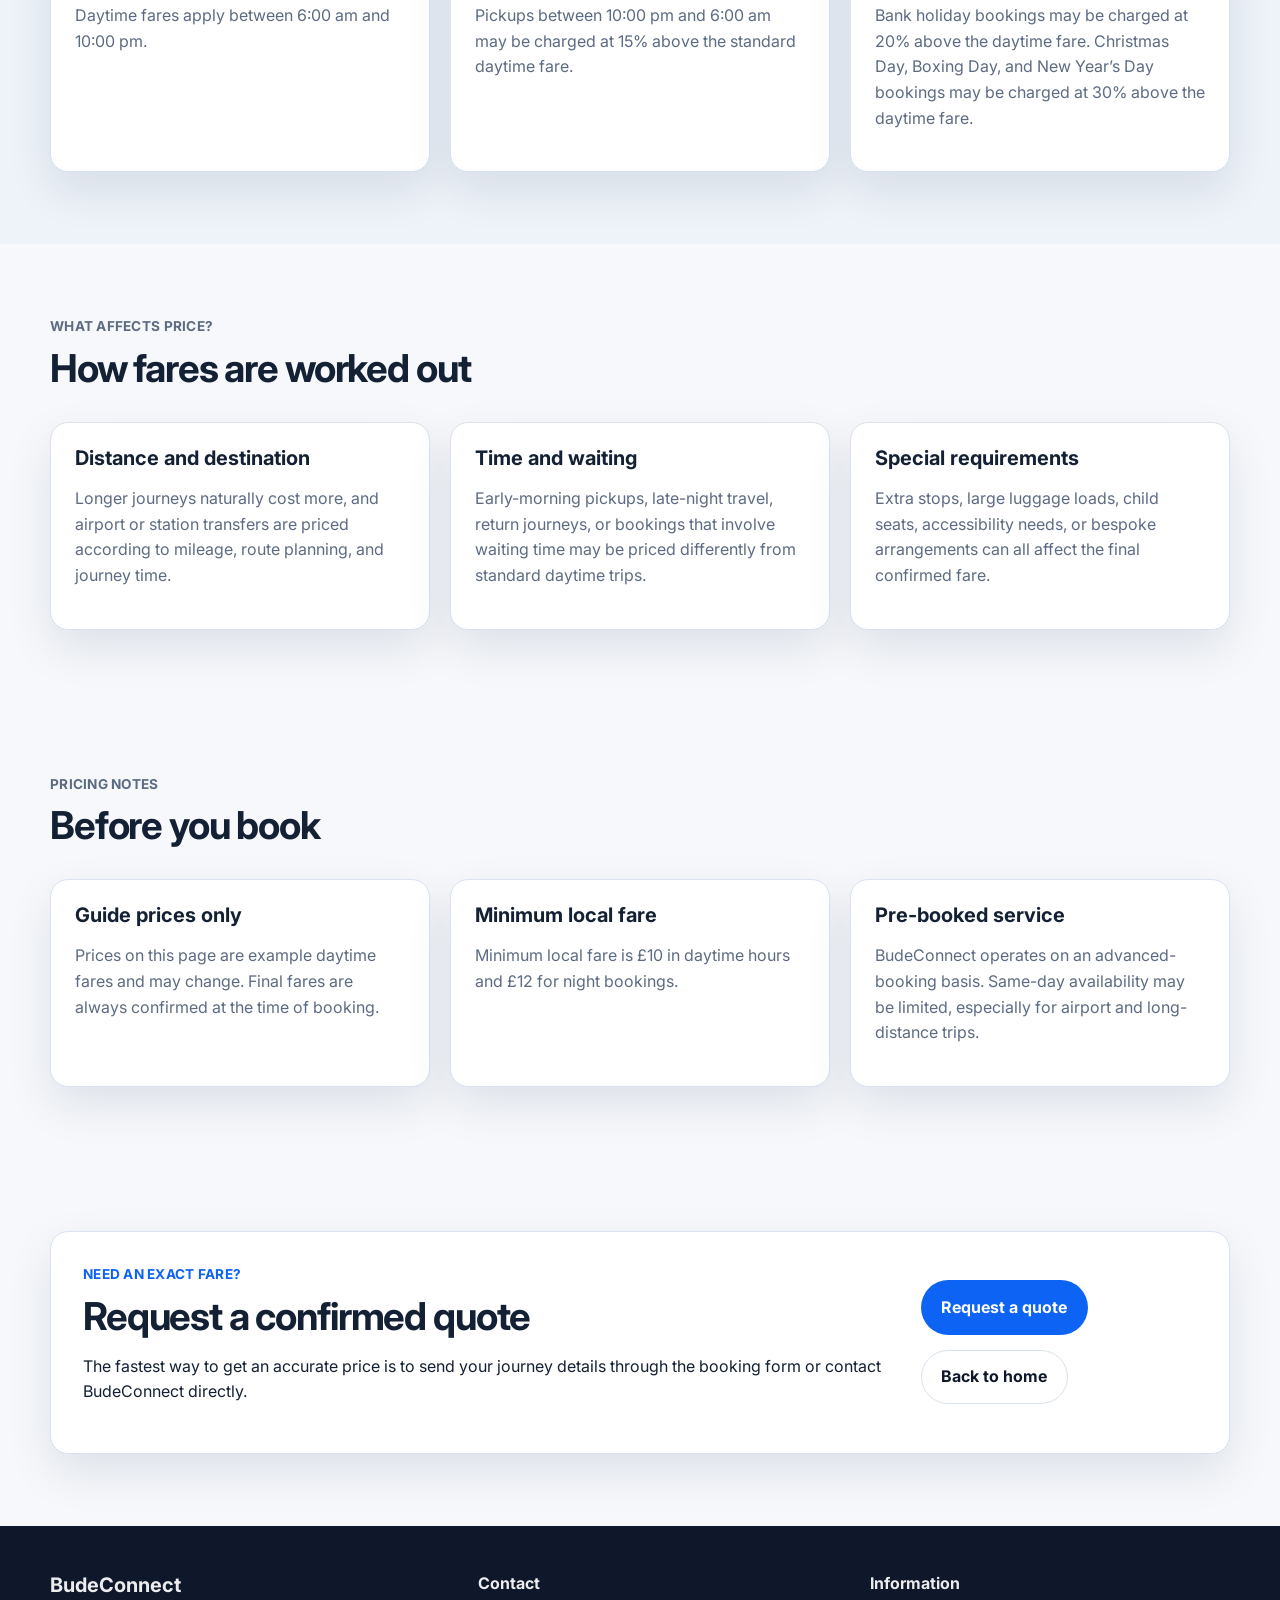
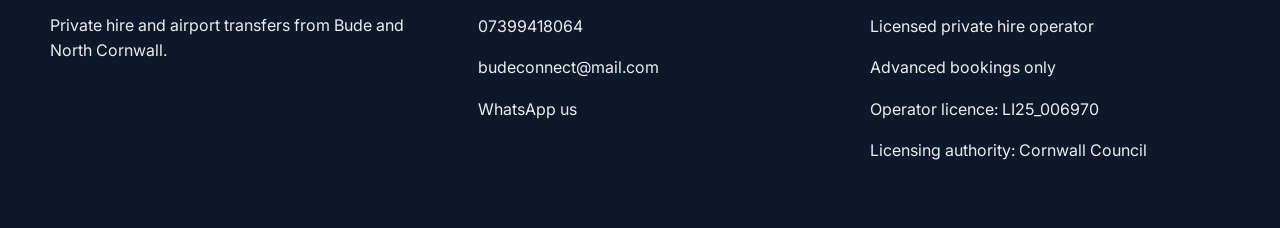
==== commit ea177330: "Add files via upload" ====
--- a/pricing.html
+++ b/pricing.html
@@ -3,8 +3,8 @@
 <head>
   <meta charset="UTF-8" />
   <meta name="viewport" content="width=device-width, initial-scale=1.0" />
-  <title>BudeConnect | Pricing</title>
-  <meta name="description" content="Guide prices for private hire and airport transfers from Bude and North Cornwall. Request a quote for a confirmed fare and availability." />
+  <title>Bude Private Hire Prices | BudeConnect</title>
+<meta name="description" content="View BudeConnect private hire prices for local journeys, airport transfers and longer-distance travel from Bude and North Cornwall.">
   <link rel="preconnect" href="https://fonts.googleapis.com">
   <link rel="preconnect" href="https://fonts.gstatic.com" crossorigin>
   <link href="https://fonts.googleapis.com/css2?family=Inter:wght@400;500;600;700;800&display=swap" rel="stylesheet">
@@ -28,12 +28,8 @@
     <section class="hero hero-small">
       <div class="container">
         <p class="eyebrow">Guide pricing</p>
-        <h1>Clear, competitive pricing for pre-booked travel</h1>
-        <p class="hero-text">
-          Below are example fares for some of the most popular journeys from Bude and the surrounding area.
-          Prices shown are daytime guide prices only and may vary depending on pickup point, travel time, waiting time, return journeys, and any special requirements.
-        </p>
-
+        <h1>Private Hire Prices in Bude</h1>
+<p>See our BudeConnect private hire prices for local trips, airport transfers and pre-booked journeys from Bude and across North Cornwall.</p>
         <div class="hero-actions">
           <a class="btn btn-primary" href="index.html#booking">Request a quote</a>
           <a class="btn btn-secondary" href="tel:07399418064">Call now</a>
